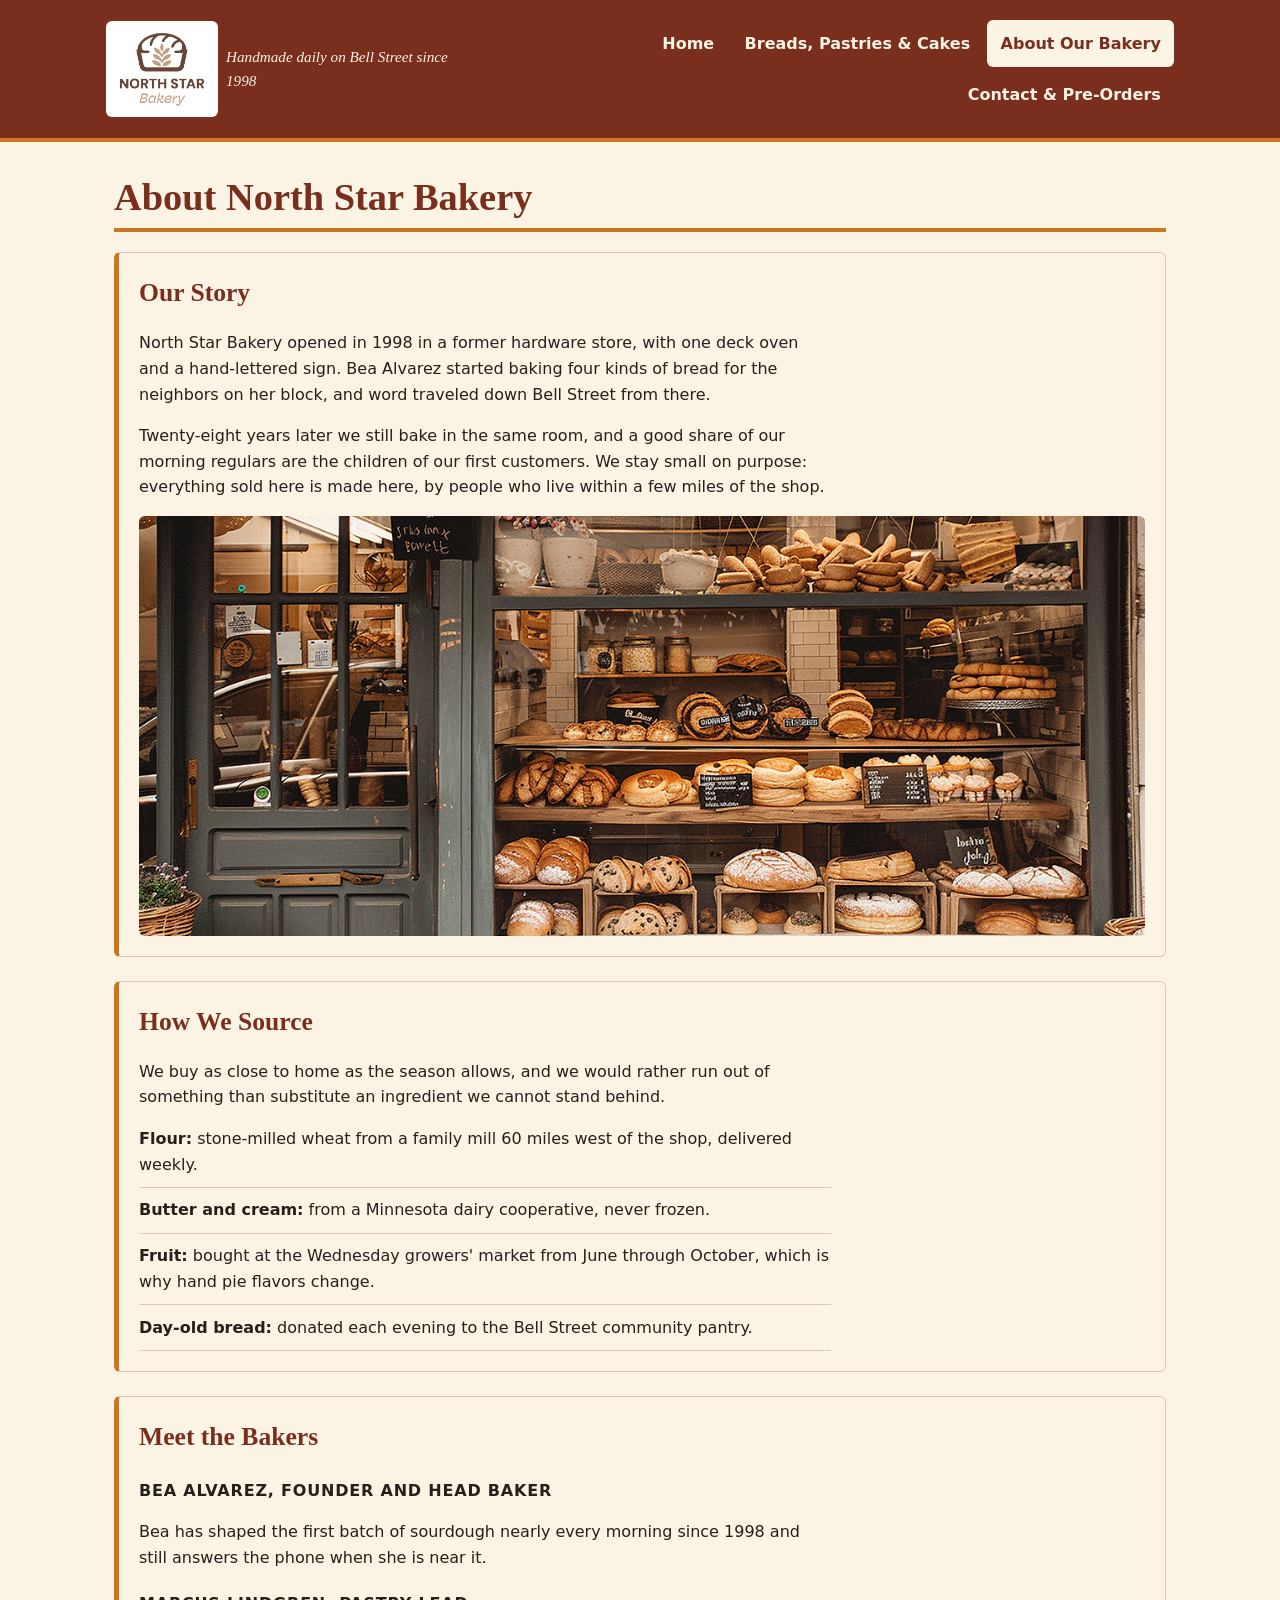
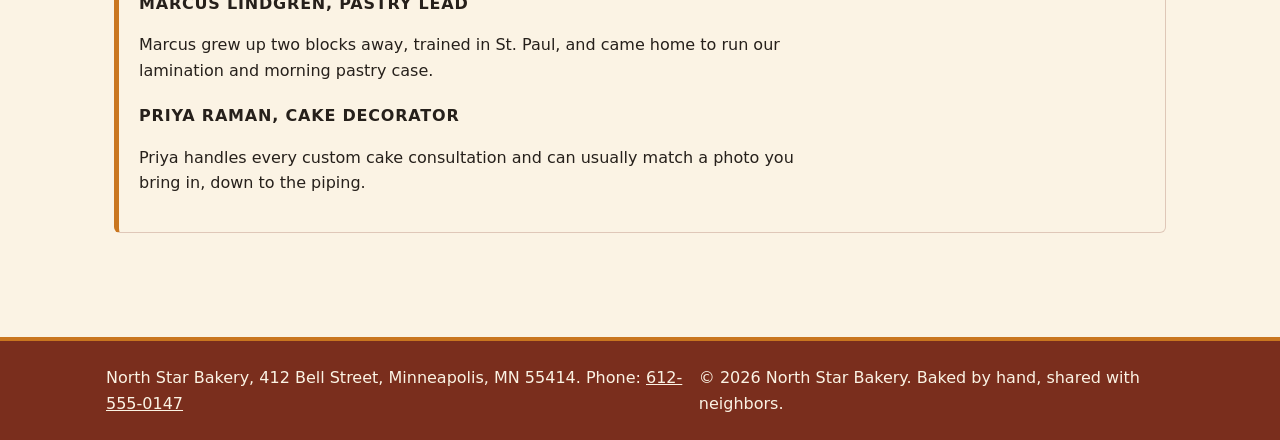
==== about.html @ 5d6dea84 "Add files via upload" ====
<!DOCTYPE html>
<html lang="en">
<head>
  <meta charset="utf-8">
  <meta name="viewport" content="width=device-width, initial-scale=1.0">
  <title>About Our Bakery | North Star Bakery</title>
  <meta name="description" content="The story behind North Star Bakery, how we source flour and butter from Minnesota growers, and the bakers behind the counter.">
  <link rel="stylesheet" href="styles.css">
</head>

<body>
  <a class="skip-link" href="#main-content">Skip to main content</a>

  <header class="site-header">
    <div class="header-inner">
      <div class="brand">
        <img src="bakery-logo_c.png" alt="North Star Bakery logo: a line drawing of a loaf filled with wheat stalks, above the words North Star Bakery" width="1667" height="1423">
        <p class="tagline">Handmade daily on Bell Street since 1998</p>
      </div>

      <nav aria-label="Main">
        <ul class="nav-list">
          <li><a href="index.html">Home</a></li>
          <li><a href="products.html">Breads, Pastries &amp; Cakes</a></li>
          <li><a href="about.html" aria-current="page">About Our Bakery</a></li>
          <li><a href="contact.html">Contact &amp; Pre-Orders</a></li>
        </ul>
      </nav>
    </div>
  </header>

  <main class="site-main" id="main-content">
    <h1>About North Star Bakery</h1>

    <section class="card">
      <h2>Our Story</h2>
      <p>North Star Bakery opened in 1998 in a former hardware store, with one deck oven and a hand-lettered sign. Bea Alvarez started baking four kinds of bread for the neighbors on her block, and word traveled down Bell Street from there.</p>
      <p>Twenty-eight years later we still bake in the same room, and a good share of our morning regulars are the children of our first customers. We stay small on purpose: everything sold here is made here, by people who live within a few miles of the shop.</p>
      <img src="bakery-storefront_c.png" alt="The North Star Bakery storefront on Bell Street, with a grey-green door and window shelves stacked with breads and pastries" width="1200" height="715">
    </section>

    <section class="card">
      <h2>How We Source</h2>
      <p>We buy as close to home as the season allows, and we would rather run out of something than substitute an ingredient we cannot stand behind.</p>
      <ul class="hours-list">
        <li><strong>Flour:</strong> stone-milled wheat from a family mill 60 miles west of the shop, delivered weekly.</li>
        <li><strong>Butter and cream:</strong> from a Minnesota dairy cooperative, never frozen.</li>
        <li><strong>Fruit:</strong> bought at the Wednesday growers' market from June through October, which is why hand pie flavors change.</li>
        <li><strong>Day-old bread:</strong> donated each evening to the Bell Street community pantry.</li>
      </ul>
    </section>

    <section class="card">
      <h2>Meet the Bakers</h2>

      <h3>Bea Alvarez, Founder and Head Baker</h3>
      <p>Bea has shaped the first batch of sourdough nearly every morning since 1998 and still answers the phone when she is near it.</p>

      <h3>Marcus Lindgren, Pastry Lead</h3>
      <p>Marcus grew up two blocks away, trained in St. Paul, and came home to run our lamination and morning pastry case.</p>

      <h3>Priya Raman, Cake Decorator</h3>
      <p>Priya handles every custom cake consultation and can usually match a photo you bring in, down to the piping.</p>
    </section>
  </main>

  <footer class="site-footer">
    <div class="footer-inner">
      <p>North Star Bakery, 412 Bell Street, Minneapolis, MN 55414. Phone: <a href="tel:+16125550147">612-555-0147</a></p>
      <p>&copy; 2026 North Star Bakery. Baked by hand, shared with neighbors.</p>
    </div>
  </footer>
</body>
</html>
---- styles.css ----
/* North Star Bakery - Touchstone 3 stylesheet. Mobile-first. */

/* Palette: 4 colors, 2 font families. */
:root {
  --cream: #FBF3E4;
  --crust: #7A2E1D;
  --honey: #C9761F;
  --espresso: #26201B;

  /* Tints of --crust, used only for hairlines and input borders. */
  --rule-soft: rgba(122, 46, 29, 0.22);
  --rule-firm: rgba(122, 46, 29, 0.40);

  --font-heading: Georgia, "Times New Roman", serif;
  --font-body: "Segoe UI", system-ui, -apple-system, Arial, sans-serif;

  --space: 1rem;
  --radius: 6px;
  --measure: 68ch;
  --shell: 1100px;
}

*,
*::before,
*::after {
  box-sizing: border-box;
}

body {
  margin: 0;
  background-color: var(--cream);
  color: var(--espresso);
  font-family: var(--font-body);
  font-size: 1rem;
  line-height: 1.6;
}

/* Visible only when tabbed to. */
.skip-link {
  position: absolute;
  left: -9999px;
  top: 0;
  padding: 0.75rem 1rem;
  background-color: var(--honey);
  color: var(--espresso);
  font-weight: 700;
}

.skip-link:focus {
  left: 0;
  z-index: 10;
}

a:focus,
button:focus,
input:focus,
textarea:focus {
  outline: 3px solid var(--honey);
  outline-offset: 2px;
}

/* Honey is invisible on the brown bar, so focus flips to cream there. */
.site-header a:focus,
.site-footer a:focus {
  outline-color: var(--cream);
}

img,
video {
  display: block;
  max-width: 100%;
  height: auto;
  border-radius: var(--radius);
}

/* ---------- Header and navigation ---------- */

.site-header {
  background-color: var(--crust);
  color: var(--cream);
  border-bottom: 4px solid var(--honey);
}

.header-inner {
  display: flex;
  flex-direction: column;
  align-items: center;
  gap: var(--space);
  max-width: var(--shell);
  margin: 0 auto;
  padding: 1.25rem var(--space);
}

.brand {
  display: flex;
  flex-direction: column;
  align-items: center;
  gap: 0.5rem;
  text-align: center;
}

/* The supplied logo is a wordmark on a white plate, so it is sized to stay
   legible and given rounded corners to read as a badge on the brown bar. */
.brand img {
  width: 140px;
}

.tagline {
  margin: 0;
  font-family: var(--font-heading);
  font-style: italic;
}

.nav-list {
  display: flex;
  flex-direction: column;
  gap: 0.35rem;
  width: 100%;
  margin: 0;
  padding: 0;
  list-style: none;
}

.nav-list a {
  display: block;
  padding: 0.7rem 0.9rem;
  border: 2px solid transparent;
  border-radius: var(--radius);
  color: var(--cream);
  font-weight: 600;
  text-align: center;
  text-decoration: none;
}

.nav-list a:hover {
  border-color: var(--honey);
  text-decoration: underline;
}

/* Current page inverts instead of tinting, to keep 8.5:1 contrast. */
.nav-list a[aria-current="page"] {
  background-color: var(--cream);
  color: var(--crust);
}

/* ---------- Main content ---------- */

.site-main {
  max-width: var(--shell);
  margin: 0 auto;
  padding: 1.5rem var(--space) 2.5rem;
}

h1 {
  margin: 0 0 1.25rem;
  padding-bottom: 0.5rem;
  border-bottom: 4px solid var(--honey);
  color: var(--crust);
  font-family: var(--font-heading);
  font-size: 1.9rem;
  line-height: 1.2;
}

h2 {
  margin: 0 0 0.5rem;
  color: var(--crust);
  font-family: var(--font-heading);
  font-size: 1.4rem;
}

h3 {
  margin: 1.25rem 0 0.4rem;
  font-size: 1rem;
  font-weight: 700;
  letter-spacing: 0.05em;
  text-transform: uppercase;
}

p,
address,
.card li {
  max-width: var(--measure);
}

.lead {
  font-size: 1.1rem;
}

main a {
  color: var(--crust);
  font-weight: 600;
  text-decoration: underline;
  text-underline-offset: 2px;
}

main a:hover {
  background-color: var(--honey);
  color: var(--espresso);
}

address {
  font-style: normal;
  margin-bottom: var(--space);
}

/* Cards carry the honey accent bar that ties every page together. */
.card {
  margin-bottom: 1.5rem;
  padding: 1.25rem;
  border: 1px solid var(--rule-soft);
  border-left: 5px solid var(--honey);
  border-radius: var(--radius);
}

.card > img,
.card > picture,
.media-block {
  margin-top: var(--space);
}

/* Photos fill their card or figure instead of stopping at their pixel width,
   and are capped so a tall image cannot push the text off the screen. */
.card > img,
.card picture img,
figure img {
  width: 100%;
  max-height: 420px;
  object-fit: cover;
}

figure {
  margin: var(--space) 0 0;
  padding: 0.75rem;
  border: 2px solid var(--honey);
  border-radius: var(--radius);
}

figcaption {
  margin-top: 0.6rem;
  color: var(--crust);
  font-family: var(--font-heading);
  font-style: italic;
}

audio,
video {
  width: 100%;
}

/* ---------- Lists ---------- */

.known-for,
.price-list,
.hours-list {
  display: flex;
  flex-direction: column;
  gap: 0.6rem;
  margin: var(--space) 0 0;
  padding: 0;
  list-style: none;
}

.known-for > li,
.price-list > li,
.hours-list > li {
  padding-bottom: 0.6rem;
  border-bottom: 1px solid var(--rule-soft);
}

/* Item on the left, price on the right, so the case is scannable. */
.price-list > li {
  display: flex;
  flex-wrap: wrap;
  justify-content: space-between;
  gap: 0.5rem 1rem;
}

.price {
  color: var(--crust);
  font-weight: 700;
  white-space: nowrap;
}

.note {
  margin-top: var(--space);
  font-size: 0.95rem;
}

/* ---------- Multi-column blocks ---------- */

.category-grid,
.info-columns {
  display: flex;
  flex-direction: column;
  gap: 1.5rem;
}

.category-grid > .card,
.info-columns > .card {
  margin-bottom: 0;
}

/* ---------- Form ---------- */

fieldset {
  margin: 0 0 1.25rem;
  padding: 1rem;
  border: 1px solid var(--rule-firm);
  border-radius: var(--radius);
}

fieldset fieldset {
  margin-bottom: 1rem;
}

legend {
  padding: 0 0.4rem;
  color: var(--crust);
  font-family: var(--font-heading);
  font-size: 1.1rem;
  font-weight: 700;
}

label {
  display: block;
  margin-bottom: 0.3rem;
  font-weight: 600;
}

input[type="text"],
input[type="email"],
input[type="tel"],
input[type="date"],
textarea {
  width: 100%;
  max-width: 30rem;
  padding: 0.6rem;
  border: 2px solid var(--rule-firm);
  border-radius: var(--radius);
  background-color: var(--cream);
  color: var(--espresso);
  font: inherit;
}

input:focus,
textarea:focus {
  border-color: var(--honey);
}

.field {
  margin: 0 0 1rem;
}

/* Radio and its label sit on one line; the label is not bolded. */
.radio-row {
  display: flex;
  align-items: center;
  gap: 0.5rem;
  margin: 0 0 0.5rem;
}

.radio-row label {
  margin: 0;
  font-weight: 400;
}

.form-actions {
  display: flex;
  flex-wrap: wrap;
  gap: 0.75rem;
}

button {
  padding: 0.75rem 1.25rem;
  border-radius: var(--radius);
  font: inherit;
  font-weight: 700;
  cursor: pointer;
}

.btn-primary {
  border: 2px solid var(--honey);
  background-color: var(--honey);
  color: var(--espresso);
}

.btn-secondary {
  border: 2px solid var(--crust);
  background-color: transparent;
  color: var(--crust);
}

/* ---------- Footer ---------- */

.site-footer {
  margin-top: 2rem;
  border-top: 4px solid var(--honey);
  background-color: var(--crust);
  color: var(--cream);
}

.footer-inner {
  display: flex;
  flex-direction: column;
  gap: 0.5rem;
  max-width: var(--shell);
  margin: 0 auto;
  padding: 1.5rem var(--space);
}

.footer-inner p {
  margin: 0;
  max-width: none;
}

.site-footer a {
  color: var(--cream);
}

/* ---------- Tablet and desktop ---------- */

@media (min-width: 768px) {
  .header-inner {
    flex-direction: row;
    justify-content: space-between;
    align-items: center;
  }

  .brand {
    flex-direction: row;
    text-align: left;
  }

  /* Trim the brand block so all four nav links stay on one line. */
  .brand img {
    width: 112px;
  }

  .tagline {
    font-size: 0.95rem;
  }

  .nav-list {
    flex-direction: row;
    flex-wrap: wrap;
    justify-content: flex-end;
    gap: 0.25rem;
    width: auto;
  }

  .nav-list a {
    padding: 0.55rem 0.7rem;
  }

  .site-main {
    padding: 2rem 1.5rem 3rem;
  }

  h1 {
    font-size: 2.4rem;
  }

  h2 {
    font-size: 1.6rem;
  }

  /* Stacked cards become side-by-side columns. */
  .category-grid,
  .info-columns {
    flex-direction: row;
    flex-wrap: wrap;
  }

  .category-grid > .card {
    flex: 1 1 320px;
  }

  .info-columns > .card {
    flex: 1 1 300px;
  }

  .known-for {
    flex-direction: row;
    flex-wrap: wrap;
  }

  .known-for > li {
    flex: 1 1 220px;
    padding: 0 0 0 0.75rem;
    border-bottom: none;
    border-left: 3px solid var(--honey);
  }

  .footer-inner {
    flex-direction: row;
    justify-content: space-between;
    align-items: center;
  }
}

@media (min-width: 1024px) {
  /* Three bakery categories fit one row at desktop width. */
  .category-grid > .card {
    flex: 1 1 0;
  }
}
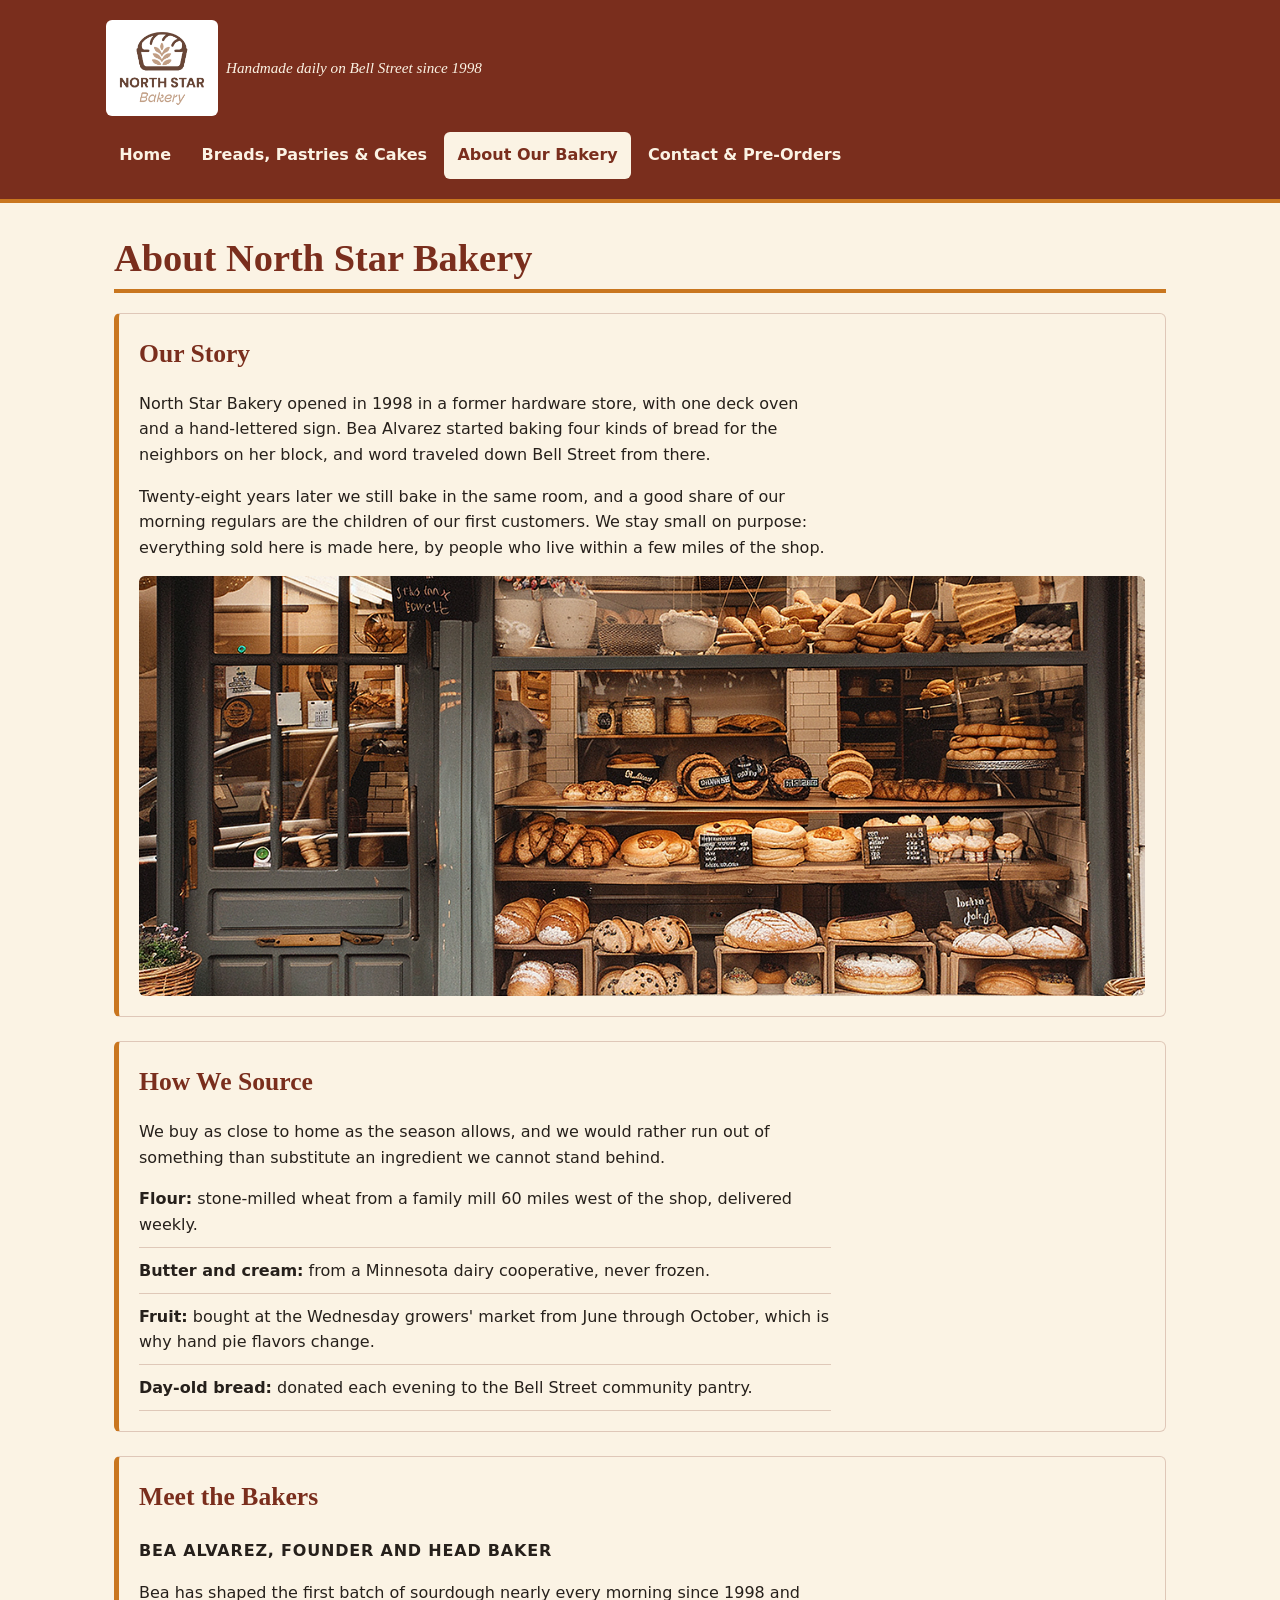
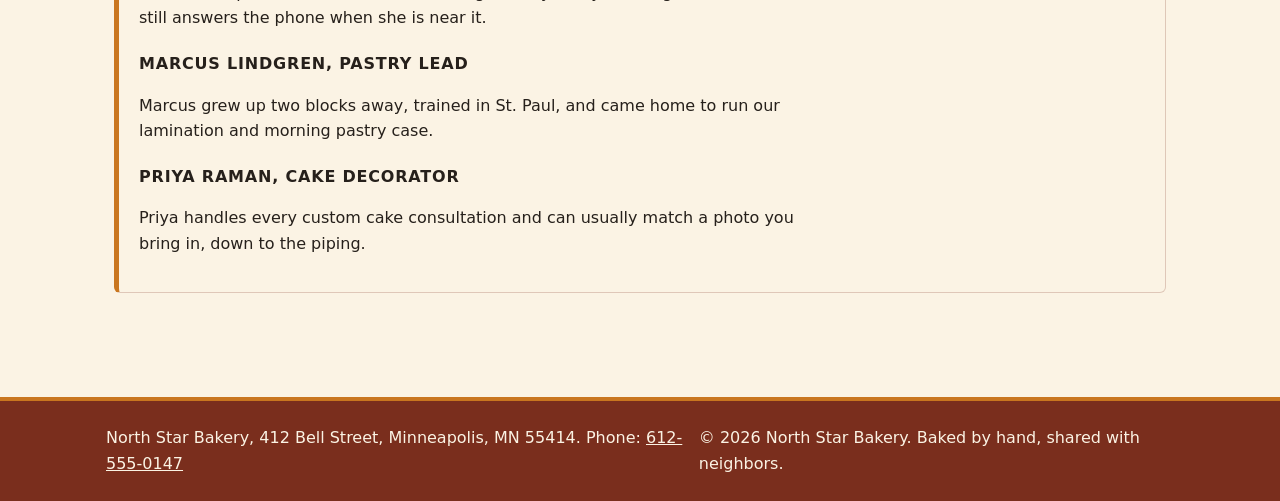
==== commit 38d932ed: "Add files via upload" ====
--- a/about.html
+++ b/about.html
@@ -4,8 +4,10 @@
   <meta charset="utf-8">
   <meta name="viewport" content="width=device-width, initial-scale=1.0">
   <title>About Our Bakery | North Star Bakery</title>
+  
   <meta name="description" content="The story behind North Star Bakery, how we source flour and butter from Minnesota growers, and the bakers behind the counter.">
   <link rel="stylesheet" href="styles.css">
+  <script src="scripts.js" defer></script>
 </head>
 
 <body>
@@ -13,26 +15,40 @@
 
   <header class="site-header">
     <div class="header-inner">
+      
       <div class="brand">
         <img src="bakery-logo_c.png" alt="North Star Bakery logo: a line drawing of a loaf filled with wheat stalks, above the words North Star Bakery" width="1667" height="1423">
         <p class="tagline">Handmade daily on Bell Street since 1998</p>
+
+        
       </div>
 
       <nav aria-label="Main">
         <ul class="nav-list">
+          
           <li><a href="index.html">Home</a></li>
           <li><a href="products.html">Breads, Pastries &amp; Cakes</a></li>
           <li><a href="about.html" aria-current="page">About Our Bakery</a></li>
           <li><a href="contact.html">Contact &amp; Pre-Orders</a></li>
+          
         </ul>
       </nav>
+
+      <!-- Shows the saved pre-order list on every page -->
+      <p class="basket-status" data-basket-status hidden>
+        <a href="products.html#pre-order-list"><span data-basket-count>0 items</span> saved in your pre-order list</a>
+      </p>
     </div>
   </header>
+
+  <!-- Screen-reader announcements for list changes -->
+  <p class="visually-hidden" role="status" aria-live="polite" data-live-region></p>
 
   <main class="site-main" id="main-content">
     <h1>About North Star Bakery</h1>
 
     <section class="card">
+      
       <h2>Our Story</h2>
       <p>North Star Bakery opened in 1998 in a former hardware store, with one deck oven and a hand-lettered sign. Bea Alvarez started baking four kinds of bread for the neighbors on her block, and word traveled down Bell Street from there.</p>
       <p>Twenty-eight years later we still bake in the same room, and a good share of our morning regulars are the children of our first customers. We stay small on purpose: everything sold here is made here, by people who live within a few miles of the shop.</p>
@@ -43,6 +59,7 @@
       <h2>How We Source</h2>
       <p>We buy as close to home as the season allows, and we would rather run out of something than substitute an ingredient we cannot stand behind.</p>
       <ul class="hours-list">
+        
         <li><strong>Flour:</strong> stone-milled wheat from a family mill 60 miles west of the shop, delivered weekly.</li>
         <li><strong>Butter and cream:</strong> from a Minnesota dairy cooperative, never frozen.</li>
         <li><strong>Fruit:</strong> bought at the Wednesday growers' market from June through October, which is why hand pie flavors change.</li>
@@ -65,9 +82,12 @@
   </main>
 
   <footer class="site-footer">
+    
     <div class="footer-inner">
+      
       <p>North Star Bakery, 412 Bell Street, Minneapolis, MN 55414. Phone: <a href="tel:+16125550147">612-555-0147</a></p>
       <p>&copy; 2026 North Star Bakery. Baked by hand, shared with neighbors.</p>
+      
     </div>
   </footer>
 </body>
--- a/styles.css
+++ b/styles.css
@@ -1,257 +1,646 @@
-/* North Star Bakery - Touchstone 3 stylesheet. Mobile-first. */
-
-/* Palette: 4 colors, 2 font families. */
-:root {
-  --cream: #FBF3E4;
-  --crust: #7A2E1D;
-  --honey: #C9761F;
-  --espresso: #26201B;
-
-  /* Tints of --crust, used only for hairlines and input borders. */
-  --rule-soft: rgba(122, 46, 29, 0.22);
-  --rule-firm: rgba(122, 46, 29, 0.40);
-
-  --font-heading: Georgia, "Times New Roman", serif;
-  --font-body: "Segoe UI", system-ui, -apple-system, Arial, sans-serif;
-
-  --space: 1rem;
-  --radius: 6px;
-  --measure: 68ch;
-  --shell: 1100px;
-}
-
-*,
-*::before,
-*::after {
-  box-sizing: border-box;
-}
-
-body {
+/* North Star Bakery - Touchstone 3 stylesheet. Mobile-first. */
+
+/* Palette: 4 colors, 2 font families. */
+:root {
+  --cream: #FBF3E4;
+  --crust: #7A2E1D;
+  
+  --honey: #C9761F;
+  --espresso: #26201B;
+
+  /* Tints of crust, used only for hairlines and input borders. */
+  --rule-soft: rgba(122, 46, 29, 0.22);
+  
+  --rule-firm: rgba(122, 46, 29, 0.40);
+  
+
+  --font-heading: Georgia, "Times New Roman", serif;
+  
+  --font-body: "Segoe UI", system-ui, -apple-system, Arial, sans-serif;
+
+  --space: 1rem;
+  --radius: 6px;
+  
+  --measure: 68ch;
+  --shell: 1100px;
+}
+
+*,
+*::before,
+*::after {
+  box-sizing: border-box;
+}
+
+body {
+  margin: 0;
+  background-color: var(--cream);
+  
+  color: var(--espresso);
+  
+  font-family: var(--font-body);
+  
+  font-size: 1rem;
+  line-height: 1.6;
+}
+
+/* Visible only when tabbed to. */
+.skip-link {
+  position: absolute;
+  left: -9999px;
+  top: 0;
+  padding: 0.75rem 1rem;
+  background-color: var(--honey);
+  color: var(--espresso);
+  font-weight: 700;
+}
+
+.skip-link:focus {
+  left: 0;
+  z-index: 10;
+}
+
+a:focus,
+button:focus,
+input:focus,
+
+textarea:focus {
+  
+  outline: 3px solid var(--honey);
+  
+  outline-offset: 2px;
+}
+
+/* Honey is invisible on the brown bar, so focus flips to cream there. */
+.site-header a:focus,
+.site-footer a:focus {
+  outline-color: var(--cream);
+}
+
+img,
+video {
+  display: block;
+  max-width: 100%;
+  height: auto;
+  border-radius: var(--radius);
+}
+
+/* ---------- Header and navigation ---------- */
+
+.site-header {
+  background-color: var(--crust);
+  color: var(--cream);
+  border-bottom: 4px solid var(--honey);
+}
+
+.header-inner {
+  display: flex;
+  flex-direction: column;
+  
+  align-items: center;
+  
+  gap: var(--space);
+  max-width: var(--shell);
+  
+  margin: 0 auto;
+  padding: 1.25rem var(--space);
+}
+
+.brand {
+  
+  display: flex;
+  flex-direction: column;
+  align-items: center;
+  gap: 0.5rem;
+  text-align: center;
+  
+}
+
+/*  supplied logo is wordmark on white plate, it is sized to stay
+   legible and given rounded corners to read as a badge on the brown bar. */
+.brand img {
+  width: 140px;
+  
+}
+
+.tagline {
+  
+  margin: 0;
+  font-family: var(--font-heading);
+  font-style: italic;
+  
+}
+
+.nav-list {
+  display: flex;
+  flex-direction: column;
+  
+  gap: 0.35rem;
+  
+  width: 100%;
+  
+  margin: 0;
+  padding: 0;
+  list-style: none;
+}
+
+.nav-list a {
+  
+  display: block;
+  padding: 0.7rem 0.9rem;
+  border: 2px solid transparent;
+  border-radius: var(--radius);
+  color: var(--cream);
+  font-weight: 600;
+  text-align: center;
+  text-decoration: none;
+  
+}
+
+.nav-list a:hover {
+  border-color: var(--honey);
+  text-decoration: underline;
+}
+
+/* Current page inverts instead of tinting, to keep 8.5:1 contrast. */
+.nav-list a[aria-current="page"] {
+  background-color: var(--cream);
+  color: var(--crust);
+}
+
+/* ---------- Main content ---------- */
+
+.site-main {
+  
+  max-width: var(--shell);
+  margin: 0 auto;
+  padding: 1.5rem var(--space) 2.5rem;
+  
+}
+
+h1 {
+  
+  margin: 0 0 1.25rem;
+  padding-bottom: 0.5rem;
+  border-bottom: 4px solid var(--honey);
+  color: var(--crust);
+  font-family: var(--font-heading);
+  font-size: 1.9rem;
+  line-height: 1.2;
+  
+}
+
+h2 {
+  
+  margin: 0 0 0.5rem;
+  color: var(--crust);
+  font-family: var(--font-heading);
+  font-size: 1.4rem;
+}
+
+h3 {
+  margin: 1.25rem 0 0.4rem;
+  font-size: 1rem;
+  font-weight: 700;
+  letter-spacing: 0.05em;
+  text-transform: uppercase;
+}
+
+p,
+address,
+.card li {
+  max-width: var(--measure);
+}
+
+.lead {
+  font-size: 1.1rem;
+}
+
+main a {
+  color: var(--crust);
+  font-weight: 600;
+  text-decoration: underline;
+  text-underline-offset: 2px;
+}
+
+main a:hover {
+  background-color: var(--honey);
+  color: var(--espresso);
+}
+
+address {
+  font-style: normal;
+  margin-bottom: var(--space);
+}
+
+/* Cards carry the honey accent bar that ties every page together. */
+.card {
+  margin-bottom: 1.5rem;
+  padding: 1.25rem;
+  
+  border: 1px solid var(--rule-soft);
+  
+  border-left: 5px solid var(--honey);
+  border-radius: var(--radius);
+}
+
+.card > img,
+.card > picture,
+.media-block {
+  margin-top: var(--space);
+}
+
+
+
+/* Photos fill their card or figure instead of stopping at their pixel width,
+   and are capped so a tall image cannot push the text off the screen. */
+.card > img,
+
+.card picture img,
+figure img {
+  
+  width: 100%;
+  max-height: 420px;
+  object-fit: cover;
+}
+
+figure {
+  margin: var(--space) 0 0;
+  padding: 0.75rem;
+  
+  border: 2px solid var(--honey);
+  border-radius: var(--radius);
+}
+
+figcaption {
+  margin-top: 0.6rem;
+  color: var(--crust);
+  
+  font-family: var(--font-heading);
+  font-style: italic;
+}
+
+audio,
+video {
+  width: 100%;
+}
+
+/* ---------- Lists ---------- */
+
+.known-for,
+
+.price-list,
+.hours-list {
+  display: flex;
+  
+  flex-direction: column;
+  gap: 0.6rem;
+  
+  margin: var(--space) 0 0;
+  padding: 0;
+  list-style: none;
+}
+
+.known-for > li,
+.price-list > li,
+
+.hours-list > li {
+  padding-bottom: 0.6rem;
+  border-bottom: 1px solid var(--rule-soft);
+}
+
+/* Item on the left, price on the right, so the case is scannable. */
+.price-list > li {
+  
+  display: flex;
+  
+  flex-wrap: wrap;
+  
+  justify-content: space-between;
+  gap: 0.5rem 1rem;
+}
+
+.price {
+  color: var(--crust);
+  font-weight: 700;
+  white-space: nowrap;
+}
+
+.note {
+  margin-top: var(--space);
+  font-size: 0.95rem;
+}
+
+/* ---------- Multi-column blocks ---------- */
+
+.category-grid,
+
+.info-columns {
+  display: flex;
+  flex-direction: column;
+  
+  gap: 1.5rem;
+}
+
+.category-grid > .card,
+.info-columns > .card {
+  margin-bottom: 0;
+}
+
+/* ---------- Form ---------- */
+
+fieldset {
+  margin: 0 0 1.25rem;
+  padding: 1rem;
+  border: 1px solid var(--rule-firm);
+  border-radius: var(--radius);
+}
+
+fieldset fieldset {
+  margin-bottom: 1rem;
+}
+
+legend {
+  padding: 0 0.4rem;
+  color: var(--crust);
+  font-family: var(--font-heading);
+  font-size: 1.1rem;
+  font-weight: 700;
+}
+
+label {
+  display: block;
+  margin-bottom: 0.3rem;
+  font-weight: 600;
+}
+
+input[type="text"],
+input[type="email"],
+input[type="tel"],
+input[type="date"],
+textarea {
+  width: 100%;
+  max-width: 30rem;
+  
+  padding: 0.6rem;
+  border: 2px solid var(--rule-firm);
+  border-radius: var(--radius);
+  
+  background-color: var(--cream);
+  color: var(--espresso);
+  font: inherit;
+}
+
+input:focus,
+textarea:focus {
+  border-color: var(--honey);
+}
+
+.field {
+  margin: 0 0 1rem;
+}
+
+/* Radio and its label sit on one line; the label is not bolded. */
+.radio-row {
+  
+  display: flex;
+  align-items: center;
+  
+  gap: 0.5rem;
+  margin: 0 0 0.5rem;
+}
+
+.radio-row label {
+  margin: 0;
+  font-weight: 400;
+}
+
+.form-actions {
+  display: flex;
+  flex-wrap: wrap;
+  gap: 0.75rem;
+}
+
+button {
+  padding: 0.75rem 1.25rem;
+  
+  border-radius: var(--radius);
+  
+  font: inherit;
+  font-weight: 700;
+  
+  cursor: pointer;
+}
+
+.btn-primary {
+  border: 2px solid var(--honey);
+  
+  background-color: var(--honey);
+  color: var(--espresso);
+}
+
+.btn-secondary {
+  border: 2px solid var(--crust);
+  background-color: transparent;
+  color: var(--crust);
+}
+
+/* ---------- Footer ---------- */
+
+.site-footer {
+  margin-top: 2rem;
+  border-top: 4px solid var(--honey);
+  background-color: var(--crust);
+  color: var(--cream);
+}
+
+.footer-inner {
+  display: flex;
+  flex-direction: column;
+  gap: 0.5rem;
+  max-width: var(--shell);
+  margin: 0 auto;
+  padding: 1.5rem var(--space);
+}
+
+.footer-inner p {
+  margin: 0;
+  max-width: none;
+}
+
+.site-footer a {
+  color: var(--cream);
+}
+
+/* ---------- Tablet and desktop ---------- */
+
+@media (min-width: 768px) {
+  .header-inner {
+    flex-direction: row;
+    justify-content: space-between;
+    align-items: center;
+  }
+
+  .brand {
+    flex-direction: row;
+    text-align: left;
+  }
+
+  /* Trim the brand block so all four nav links stay on one line. */
+  .brand img {
+    width: 112px;
+  }
+
+  .tagline {
+    font-size: 0.95rem;
+  }
+
+  .nav-list {
+    flex-direction: row;
+    flex-wrap: wrap;
+    justify-content: flex-end;
+    gap: 0.25rem;
+    width: auto;
+  }
+
+  .nav-list a {
+    padding: 0.55rem 0.7rem;
+  }
+
+  .site-main {
+    padding: 2rem 1.5rem 3rem;
+  }
+
+  h1 {
+    font-size: 2.4rem;
+  }
+
+  h2 {
+    font-size: 1.6rem;
+  }
+
+  /* Stacked cards become side-by-side columns. */
+  .category-grid,
+  .info-columns {
+    flex-direction: row;
+    flex-wrap: wrap;
+  }
+
+  .category-grid > .card {
+    flex: 1 1 320px;
+  }
+
+  .info-columns > .card {
+    flex: 1 1 300px;
+  }
+  
+
+  .known-for {
+    flex-direction: row;
+    flex-wrap: wrap;
+    
+  }
+
+  .known-for > li {
+    flex: 1 1 220px;
+    padding: 0 0 0 0.75rem;
+    
+    border-bottom: none;
+    border-left: 3px solid var(--honey);
+  }
+
+  .footer-inner {
+    flex-direction: row;
+    justify-content: space-between;
+    align-items: center;
+  }
+}
+
+@media (min-width: 1024px) {
+  /* Three bakery categories fit one row at desktop width. */
+  .category-grid > .card {
+    flex: 1 1 0;
+  }
+}
+
+/* ============ Touchstone 4: interactive pre-order list and validation ============ */
+
+/* Needed because some hidden elements below are flex containers. */
+[hidden] {
+  display: none !important;
+}
+
+.visually-hidden {
+  position: absolute;
+  width: 1px;
+  height: 1px;
+  margin: -1px;
+  padding: 0;
+  overflow: hidden;
+  clip: rect(0 0 0 0);
+  white-space: nowrap;
+  border: 0;
+}
+
+/* Saved-list line in the header, shown on every page once the list has items. */
+.basket-status {
   margin: 0;
-  background-color: var(--cream);
-  color: var(--espresso);
-  font-family: var(--font-body);
-  font-size: 1rem;
-  line-height: 1.6;
-}
-
-/* Visible only when tabbed to. */
-.skip-link {
-  position: absolute;
-  left: -9999px;
-  top: 0;
-  padding: 0.75rem 1rem;
+  font-size: 0.95rem;
+}
+
+.basket-status a {
+  color: var(--cream);
+}
+
+/* ---------- Category filter ---------- */
+
+.filter-bar {
+  display: flex;
+  flex-wrap: wrap;
+  gap: 0.5rem;
+  margin-top: var(--space);
+}
+
+.filter-btn {
+  padding: 0.5rem 0.9rem;
+  border: 2px solid var(--crust);
+  border-radius: var(--radius);
+  background-color: transparent;
+  color: var(--crust);
+  font: inherit;
+  font-weight: 600;
+  cursor: pointer;
+}
+
+.filter-btn[aria-pressed="true"] {
+  background-color: var(--crust);
+  color: var(--cream);
+}
+
+/* ---------- Add buttons on the price lists ---------- */
+
+.price-list > li {
+  align-items: center;
+}
+
+.price-list .item-name {
+  flex: 1 1 12rem;
+}
+
+.add-btn {
+  padding: 0.3rem 0.85rem;
+  border: 2px solid var(--honey);
+  border-radius: var(--radius);
   background-color: var(--honey);
   color: var(--espresso);
+  font: inherit;
+  font-size: 0.9rem;
   font-weight: 700;
-}
-
-.skip-link:focus {
-  left: 0;
-  z-index: 10;
-}
-
-a:focus,
-button:focus,
-input:focus,
-textarea:focus {
-  outline: 3px solid var(--honey);
-  outline-offset: 2px;
-}
-
-/* Honey is invisible on the brown bar, so focus flips to cream there. */
-.site-header a:focus,
-.site-footer a:focus {
-  outline-color: var(--cream);
-}
-
-img,
-video {
-  display: block;
-  max-width: 100%;
-  height: auto;
-  border-radius: var(--radius);
-}
-
-/* ---------- Header and navigation ---------- */
-
-.site-header {
-  background-color: var(--crust);
-  color: var(--cream);
-  border-bottom: 4px solid var(--honey);
-}
-
-.header-inner {
-  display: flex;
-  flex-direction: column;
-  align-items: center;
-  gap: var(--space);
-  max-width: var(--shell);
-  margin: 0 auto;
-  padding: 1.25rem var(--space);
-}
-
-.brand {
-  display: flex;
-  flex-direction: column;
-  align-items: center;
-  gap: 0.5rem;
-  text-align: center;
-}
-
-/* The supplied logo is a wordmark on a white plate, so it is sized to stay
-   legible and given rounded corners to read as a badge on the brown bar. */
-.brand img {
-  width: 140px;
-}
-
-.tagline {
-  margin: 0;
-  font-family: var(--font-heading);
-  font-style: italic;
-}
-
-.nav-list {
-  display: flex;
-  flex-direction: column;
-  gap: 0.35rem;
-  width: 100%;
-  margin: 0;
-  padding: 0;
-  list-style: none;
-}
-
-.nav-list a {
-  display: block;
-  padding: 0.7rem 0.9rem;
-  border: 2px solid transparent;
-  border-radius: var(--radius);
-  color: var(--cream);
-  font-weight: 600;
-  text-align: center;
-  text-decoration: none;
-}
-
-.nav-list a:hover {
-  border-color: var(--honey);
-  text-decoration: underline;
-}
-
-/* Current page inverts instead of tinting, to keep 8.5:1 contrast. */
-.nav-list a[aria-current="page"] {
-  background-color: var(--cream);
-  color: var(--crust);
-}
-
-/* ---------- Main content ---------- */
-
-.site-main {
-  max-width: var(--shell);
-  margin: 0 auto;
-  padding: 1.5rem var(--space) 2.5rem;
-}
-
-h1 {
-  margin: 0 0 1.25rem;
-  padding-bottom: 0.5rem;
-  border-bottom: 4px solid var(--honey);
-  color: var(--crust);
-  font-family: var(--font-heading);
-  font-size: 1.9rem;
-  line-height: 1.2;
-}
-
-h2 {
-  margin: 0 0 0.5rem;
-  color: var(--crust);
-  font-family: var(--font-heading);
-  font-size: 1.4rem;
-}
-
-h3 {
-  margin: 1.25rem 0 0.4rem;
-  font-size: 1rem;
-  font-weight: 700;
-  letter-spacing: 0.05em;
-  text-transform: uppercase;
-}
-
-p,
-address,
-.card li {
-  max-width: var(--measure);
-}
-
-.lead {
-  font-size: 1.1rem;
-}
-
-main a {
-  color: var(--crust);
-  font-weight: 600;
-  text-decoration: underline;
-  text-underline-offset: 2px;
-}
-
-main a:hover {
-  background-color: var(--honey);
-  color: var(--espresso);
-}
-
-address {
-  font-style: normal;
-  margin-bottom: var(--space);
-}
-
-/* Cards carry the honey accent bar that ties every page together. */
-.card {
-  margin-bottom: 1.5rem;
-  padding: 1.25rem;
-  border: 1px solid var(--rule-soft);
-  border-left: 5px solid var(--honey);
-  border-radius: var(--radius);
-}
-
-.card > img,
-.card > picture,
-.media-block {
-  margin-top: var(--space);
-}
-
-/* Photos fill their card or figure instead of stopping at their pixel width,
-   and are capped so a tall image cannot push the text off the screen. */
-.card > img,
-.card picture img,
-figure img {
-  width: 100%;
-  max-height: 420px;
-  object-fit: cover;
-}
-
-figure {
-  margin: var(--space) 0 0;
-  padding: 0.75rem;
-  border: 2px solid var(--honey);
-  border-radius: var(--radius);
-}
-
-figcaption {
-  margin-top: 0.6rem;
-  color: var(--crust);
-  font-family: var(--font-heading);
-  font-style: italic;
-}
-
-audio,
-video {
-  width: 100%;
-}
-
-/* ---------- Lists ---------- */
-
-.known-for,
-.price-list,
-.hours-list {
+  cursor: pointer;
+}
+
+/* ---------- Pre-order list panel ---------- */
+
+.basket-list {
   display: flex;
   flex-direction: column;
   gap: 0.6rem;
@@ -260,247 +649,119 @@
   list-style: none;
 }
 
-.known-for > li,
-.price-list > li,
-.hours-list > li {
+.basket-list > li {
+  display: flex;
+  flex-wrap: wrap;
+  align-items: center;
+  gap: 0.5rem;
   padding-bottom: 0.6rem;
   border-bottom: 1px solid var(--rule-soft);
 }
 
-/* Item on the left, price on the right, so the case is scannable. */
-.price-list > li {
-  display: flex;
-  flex-wrap: wrap;
-  justify-content: space-between;
-  gap: 0.5rem 1rem;
-}
-
-.price {
+.basket-name {
+  flex: 1 1 14rem;
+}
+
+.qty-btn {
+  width: 2rem;
+  height: 2rem;
+  padding: 0;
+  border: 2px solid var(--crust);
+  border-radius: var(--radius);
+  background-color: transparent;
   color: var(--crust);
+  font: inherit;
   font-weight: 700;
-  white-space: nowrap;
-}
-
-.note {
+  line-height: 1;
+  cursor: pointer;
+}
+
+.link-btn {
+  padding: 0.2rem;
+  border: none;
+  background: none;
+  color: var(--crust);
+  font: inherit;
+  font-weight: 600;
+  text-decoration: underline;
+  cursor: pointer;
+}
+
+.basket-total {
   margin-top: var(--space);
-  font-size: 0.95rem;
-}
-
-/* ---------- Multi-column blocks ---------- */
-
-.category-grid,
-.info-columns {
-  display: flex;
-  flex-direction: column;
-  gap: 1.5rem;
-}
-
-.category-grid > .card,
-.info-columns > .card {
-  margin-bottom: 0;
-}
-
-/* ---------- Form ---------- */
-
-fieldset {
-  margin: 0 0 1.25rem;
-  padding: 1rem;
-  border: 1px solid var(--rule-firm);
-  border-radius: var(--radius);
-}
-
-fieldset fieldset {
-  margin-bottom: 1rem;
-}
-
-legend {
-  padding: 0 0.4rem;
   color: var(--crust);
   font-family: var(--font-heading);
-  font-size: 1.1rem;
+  font-size: 1.15rem;
   font-weight: 700;
 }
 
-label {
+.btn-link {
+  display: inline-block;
+  padding: 0.75rem 1.25rem;
+  border: 2px solid var(--honey);
+  border-radius: var(--radius);
+  background-color: var(--honey);
+  color: var(--espresso);
+  font-weight: 700;
+  text-decoration: none;
+}
+
+/* ---------- Form feedback ---------- */
+
+/* Errors are brown and bold, never colour alone, and sit under their field. */
+.field-error {
   display: block;
-  margin-bottom: 0.3rem;
-  font-weight: 600;
-}
-
-input[type="text"],
-input[type="email"],
-input[type="tel"],
-input[type="date"],
-textarea {
-  width: 100%;
-  max-width: 30rem;
-  padding: 0.6rem;
-  border: 2px solid var(--rule-firm);
+  margin-top: 0.35rem;
+  padding-left: 0.6rem;
+  border-left: 4px solid var(--crust);
+  color: var(--crust);
+  font-size: 0.95rem;
+  font-weight: 700;
+}
+
+.field-error:empty {
+  display: none;
+}
+
+[aria-invalid="true"] {
+  border-color: var(--crust);
+}
+
+.form-status {
+  margin: 0 0 1rem;
+  padding: 0.75rem 1rem;
   border-radius: var(--radius);
-  background-color: var(--cream);
-  color: var(--espresso);
-  font: inherit;
-}
-
-input:focus,
-textarea:focus {
-  border-color: var(--honey);
-}
-
-.field {
-  margin: 0 0 1rem;
-}
-
-/* Radio and its label sit on one line; the label is not bolded. */
-.radio-row {
-  display: flex;
-  align-items: center;
-  gap: 0.5rem;
-  margin: 0 0 0.5rem;
-}
-
-.radio-row label {
-  margin: 0;
-  font-weight: 400;
-}
-
-.form-actions {
-  display: flex;
-  flex-wrap: wrap;
-  gap: 0.75rem;
-}
-
-button {
-  padding: 0.75rem 1.25rem;
-  border-radius: var(--radius);
-  font: inherit;
   font-weight: 700;
-  cursor: pointer;
-}
-
-.btn-primary {
+}
+
+.status-error {
+  border: 2px solid var(--crust);
+  color: var(--crust);
+}
+
+.status-ok {
   border: 2px solid var(--honey);
   background-color: var(--honey);
   color: var(--espresso);
 }
 
-.btn-secondary {
-  border: 2px solid var(--crust);
-  background-color: transparent;
-  color: var(--crust);
-}
-
-/* ---------- Footer ---------- */
-
-.site-footer {
-  margin-top: 2rem;
-  border-top: 4px solid var(--honey);
-  background-color: var(--crust);
-  color: var(--cream);
-}
-
-.footer-inner {
-  display: flex;
-  flex-direction: column;
-  gap: 0.5rem;
-  max-width: var(--shell);
-  margin: 0 auto;
-  padding: 1.5rem var(--space);
-}
-
-.footer-inner p {
-  margin: 0;
-  max-width: none;
-}
-
-.site-footer a {
-  color: var(--cream);
-}
-
-/* ---------- Tablet and desktop ---------- */
-
+.prefill-notice {
+  margin: 0 0 1rem;
+  padding: 0.75rem 1rem;
+  border: 1px solid var(--rule-firm);
+  border-left: 5px solid var(--honey);
+  border-radius: var(--radius);
+  font-size: 0.95rem;
+}
+
+/* The saved-list line takes its own row so the four nav links stay on one line. */
 @media (min-width: 768px) {
   .header-inner {
-    flex-direction: row;
-    justify-content: space-between;
-    align-items: center;
-  }
-
-  .brand {
-    flex-direction: row;
-    text-align: left;
-  }
-
-  /* Trim the brand block so all four nav links stay on one line. */
-  .brand img {
-    width: 112px;
-  }
-
-  .tagline {
-    font-size: 0.95rem;
-  }
-
-  .nav-list {
-    flex-direction: row;
-    flex-wrap: wrap;
-    justify-content: flex-end;
-    gap: 0.25rem;
-    width: auto;
-  }
-
-  .nav-list a {
-    padding: 0.55rem 0.7rem;
-  }
-
-  .site-main {
-    padding: 2rem 1.5rem 3rem;
-  }
-
-  h1 {
-    font-size: 2.4rem;
-  }
-
-  h2 {
-    font-size: 1.6rem;
-  }
-
-  /* Stacked cards become side-by-side columns. */
-  .category-grid,
-  .info-columns {
-    flex-direction: row;
     flex-wrap: wrap;
   }
 
-  .category-grid > .card {
-    flex: 1 1 320px;
+  .basket-status {
+    flex-basis: 100%;
+    text-align: right;
   }
-
-  .info-columns > .card {
-    flex: 1 1 300px;
-  }
-
-  .known-for {
-    flex-direction: row;
-    flex-wrap: wrap;
-  }
-
-  .known-for > li {
-    flex: 1 1 220px;
-    padding: 0 0 0 0.75rem;
-    border-bottom: none;
-    border-left: 3px solid var(--honey);
-  }
-
-  .footer-inner {
-    flex-direction: row;
-    justify-content: space-between;
-    align-items: center;
-  }
-}
-
-@media (min-width: 1024px) {
-  /* Three bakery categories fit one row at desktop width. */
-  .category-grid > .card {
-    flex: 1 1 0;
-  }
-}
+}
